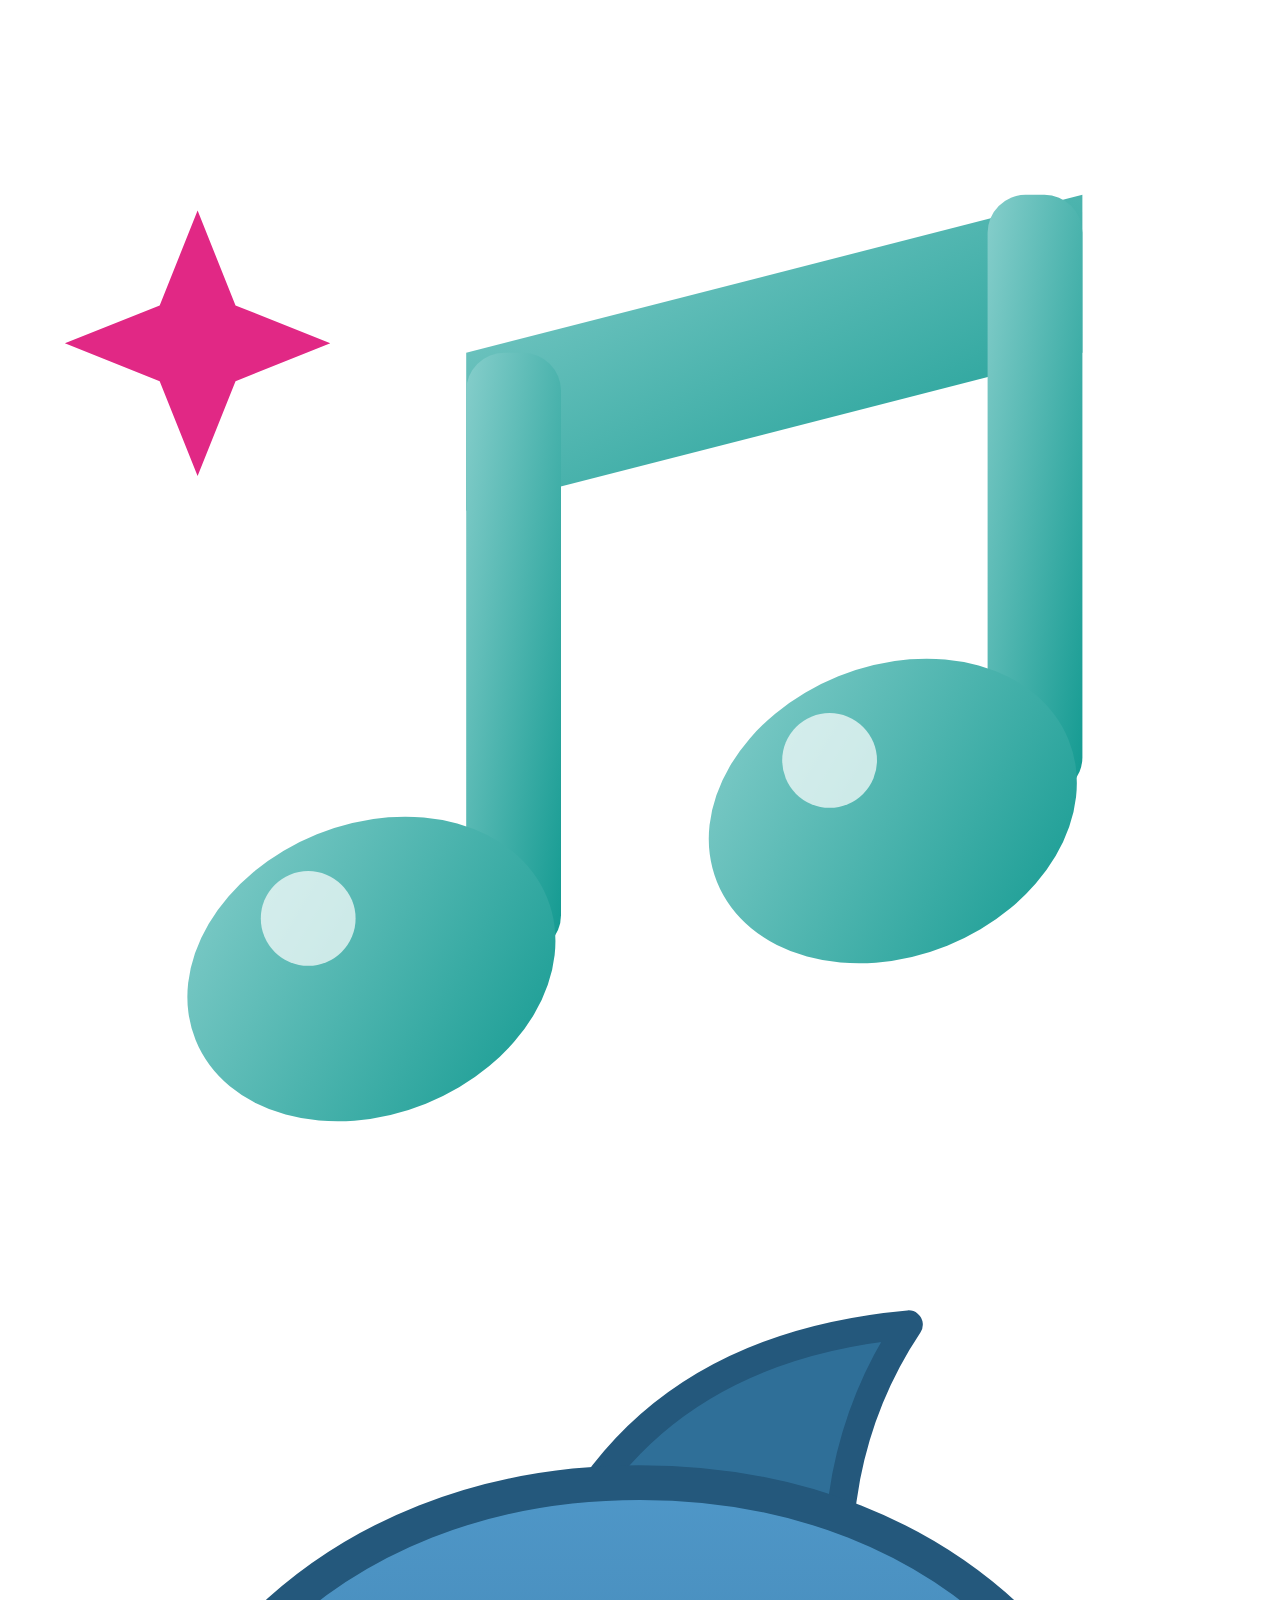
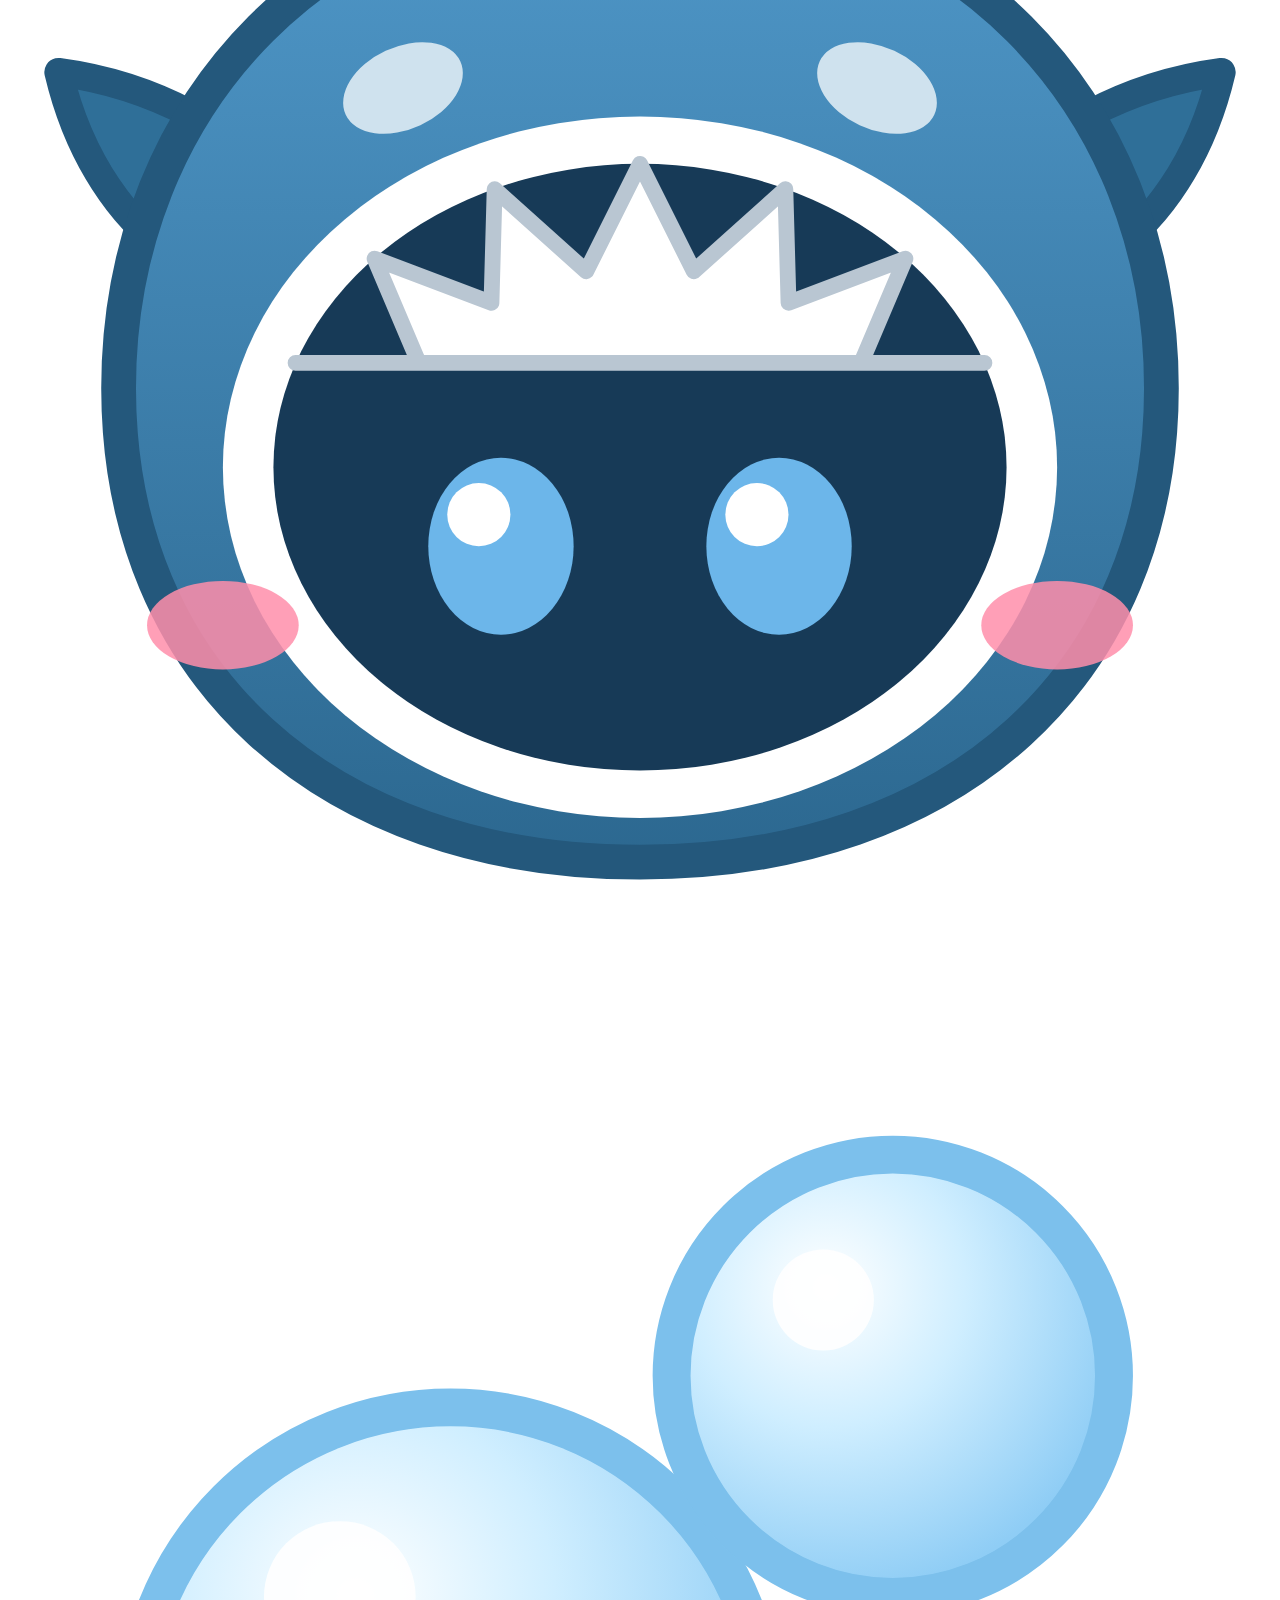
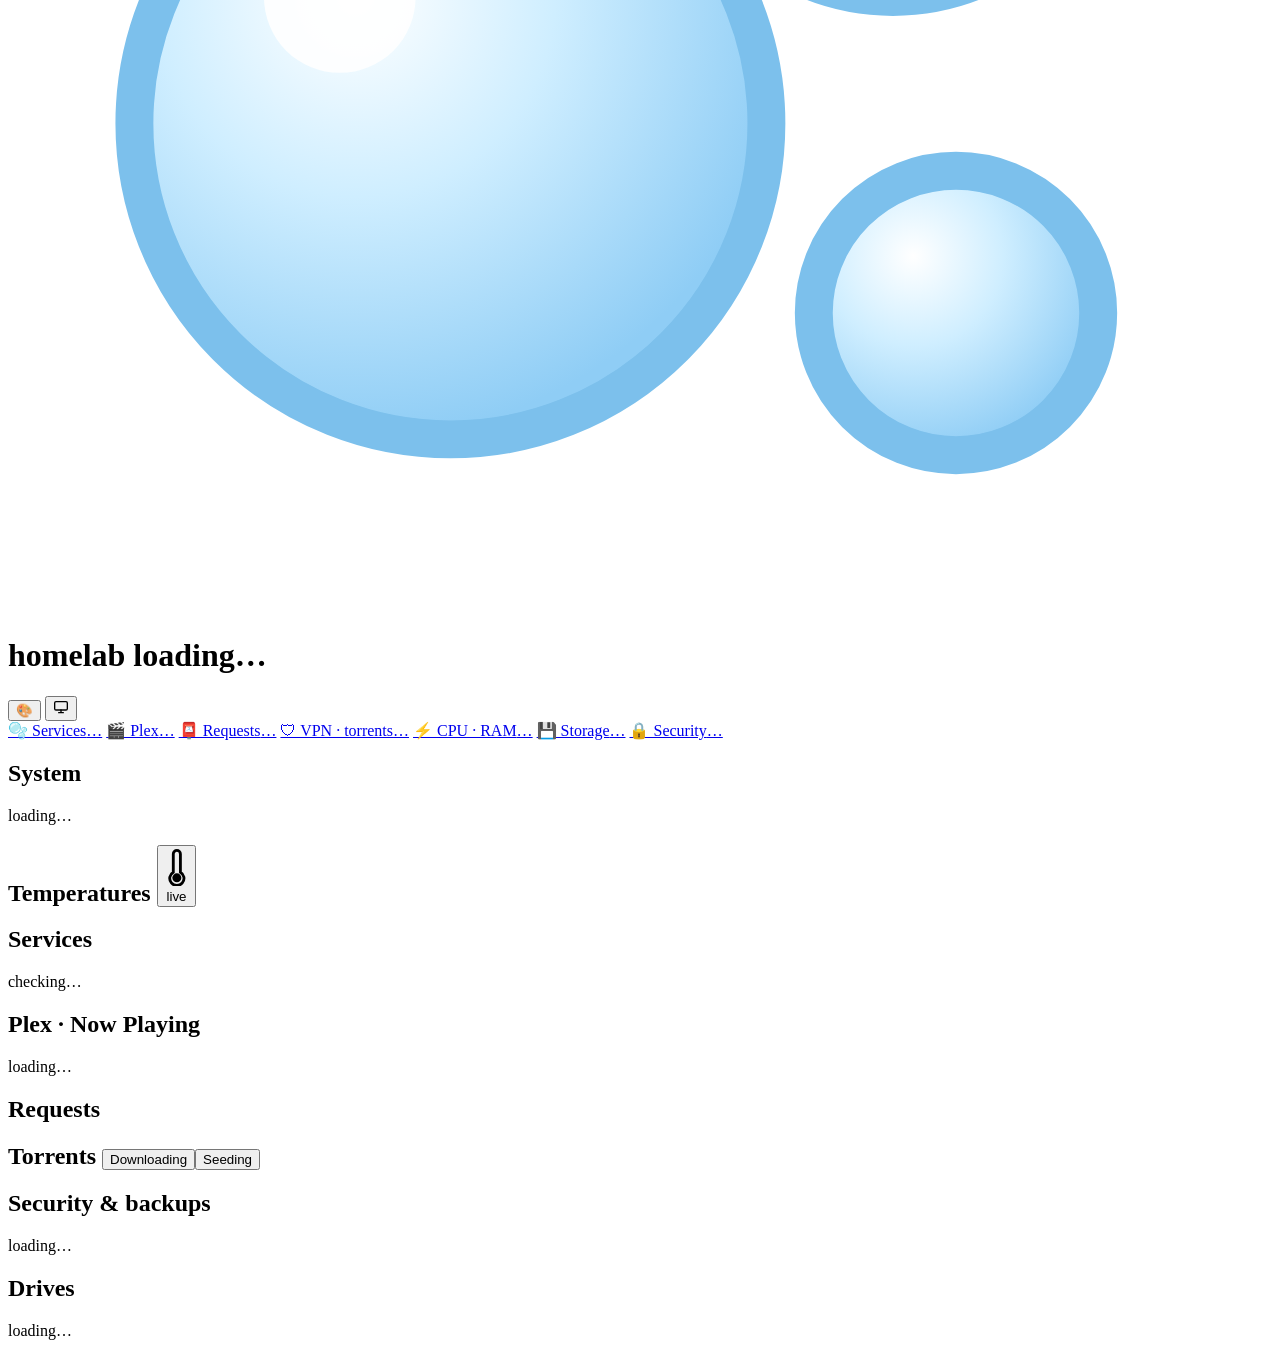
==== app/index.html @ 8b57d3eb "Settings: hide the panels you don't use; a settings reference Why: every panel was always on. Someon" ====
<!doctype html>
<html lang="en">
<head>
<meta charset="utf-8">
<meta name="viewport" content="width=device-width, initial-scale=1">
<title>homelab dash</title>
<link rel="stylesheet" href="/fonts.css">
<link rel="icon" type="image/svg+xml" href="/static/favicon.svg">
<link rel="stylesheet" href="/style.css">
<link rel="stylesheet" href="/themes.css">
<script src="/js/theme-boot.js"></script>
</head>
<body>
<header>
  <h1 id="title" title="click me"><svg class="cutie logo-miku" viewBox="0 0 40 40" aria-hidden="true">
    <defs><linearGradient id="mk" x1="0" y1="0" x2="1" y2="1"><stop offset="0" stop-color="#86cecb"/><stop offset="1" stop-color="#139a91"/></linearGradient></defs>
    <path d="M14.5 10.5 34 5.5v5L14.5 15.5z" fill="url(#mk)"/><rect x="14.5" y="10.5" width="3" height="19" rx="1.2" fill="url(#mk)"/><rect x="31" y="5.5" width="3" height="19" rx="1.2" fill="url(#mk)"/>
    <ellipse cx="11.5" cy="30" rx="6" ry="4.6" transform="rotate(-22 11.5 30)" fill="url(#mk)"/><ellipse cx="28" cy="25" rx="6" ry="4.6" transform="rotate(-22 28 25)" fill="url(#mk)"/>
    <path d="M6 6l1.2 3 3 1.2-3 1.2L6 14.4l-1.2-3-3-1.2 3-1.2z" fill="#e12885"/><circle cx="9.5" cy="28.4" r="1.5" fill="#fff" opacity=".7"/><circle cx="26" cy="23.4" r="1.5" fill="#fff" opacity=".7"/></svg><svg class="cutie logo-gura" viewBox="0 0 40 40" aria-hidden="true"><defs><linearGradient id="gh" x1="0" y1="0" x2="0" y2="1"><stop offset="0" stop-color="#4f97c8"/><stop offset="1" stop-color="#2c6890"/></linearGradient></defs><path d="M17 9C19 4 23 1.5 28.5 1c-2 3-2.6 6.5-2 10z" fill="#2f6f98" stroke="#24587c" stroke-width=".9" stroke-linejoin="round"/><path d="M7.5 19C4.5 18 2.4 15.4 1.6 12c3 .4 5.6 1.8 7.6 4zM32.5 19c3-1 5.1-3.6 5.9-7-3 .4-5.6 1.8-7.6 4z" fill="#2f6f98" stroke="#24587c" stroke-width=".9" stroke-linejoin="round"/><path d="M20 6c10 0 16.5 7 16.5 16S30 37 20 37 3.5 31 3.5 22 10 6 20 6z" fill="url(#gh)" stroke="#24587c" stroke-width="1.1"/><ellipse cx="12.5" cy="12.5" rx="2" ry="1.3" fill="#cfe2ee" transform="rotate(-25 12.5 12.5)"/><ellipse cx="27.5" cy="12.5" rx="2" ry="1.3" fill="#cfe2ee" transform="rotate(25 27.5 12.5)"/><ellipse cx="20" cy="24.5" rx="13.2" ry="11.1" fill="#fff"/><ellipse cx="20" cy="24.5" rx="11.6" ry="9.6" fill="#173a57"/><ellipse cx="15.6" cy="27" rx="2.3" ry="2.8" fill="#6cb6ea"/><ellipse cx="24.4" cy="27" rx="2.3" ry="2.8" fill="#6cb6ea"/><circle cx="14.9" cy="26" r="1" fill="#fff"/><circle cx="23.7" cy="26" r="1" fill="#fff"/><path d="M9.1 21.2 L13.0 21.2 L11.6 17.9 L15.3 19.3 L15.4 15.7 L18.3 18.3 L20.0 14.9 L21.7 18.3 L24.6 15.7 L24.7 19.3 L28.4 17.9 L27.0 21.2 L30.9 21.2Z" fill="#fff" stroke="#b9c6d2" stroke-width=".5" stroke-linejoin="round"/><ellipse cx="6.8" cy="29.5" rx="2.4" ry="1.4" fill="#ff8fab" opacity=".85"/><ellipse cx="33.2" cy="29.5" rx="2.4" ry="1.4" fill="#ff8fab" opacity=".85"/></svg><svg class="cutie logo-bubbles" viewBox="0 0 40 40" aria-hidden="true">
    <defs><radialGradient id="bub" cx="35%" cy="30%" r="70%"><stop offset="0" stop-color="#fff"/><stop offset=".45" stop-color="#cfeeff"/><stop offset="1" stop-color="#8fcdf5"/></radialGradient></defs>
    <circle cx="14" cy="24" r="10" fill="url(#bub)" stroke="#7cc0ec" stroke-width="1.2"/><circle cx="28" cy="13" r="7" fill="url(#bub)" stroke="#7cc0ec" stroke-width="1.2"/>
    <circle cx="30" cy="30" r="4.5" fill="url(#bub)" stroke="#7cc0ec" stroke-width="1.2"/><circle cx="10.5" cy="20" r="2.4" fill="#fff" opacity=".9"/><circle cx="25.8" cy="10.6" r="1.6" fill="#fff" opacity=".9"/></svg>
    <span id="site-title">homelab</span> <span class="tag" id="quote">loading…</span></h1>
  <span class="pill mute" id="p-time" style="margin-left:auto"><span class="eq" aria-hidden="true"><i></i><i></i><i></i><i></i><i></i></span><span id="p-clock"></span></span>
  <a class="pill" id="demo-pill" href="https://github.com/" target="_blank" rel="noopener" hidden style="text-decoration:none;color:inherit">demo · fake data</a>
  <button class="pill" id="theme-btn" title="Theme (T)" aria-label="Switch theme">🎨</button>
  <button class="pill" id="wall-btn" title="Wall mode for a TV or spare screen (W)" aria-pressed="false"><svg viewBox="0 0 24 24" width="16" height="16" fill="none" stroke="currentColor" stroke-width="2" stroke-linecap="round" aria-hidden="true"><rect x="2.5" y="4" width="19" height="12.5" rx="2"/><path d="M8.5 20.5h7M12 16.5v4"/></svg></button>
  <a class="pill gear" id="gear" href="/settings" title="Settings" hidden>⚙</a>
</header>
<div id="bubbles" aria-hidden="true"></div>
<div class="layout">
<nav class="kpis" aria-label="summary">
  <a class="kpi" id="k-svc" href="#s-svc"><span class="kl">🫧 Services</span><span class="kv2">…</span><span class="ks"></span></a>
  <a class="kpi" id="k-plex" href="#s-plex" data-feature="plex"><span class="kl">🎬 Plex</span><span class="kv2">…</span><span class="ks"></span></a>
  <a class="kpi" id="k-req" href="#s-req" data-feature="seerr"><span class="kl">📮 Requests</span><span class="kv2">…</span><span class="ks"></span></a>
  <a class="kpi" id="k-net" href="#s-tor" data-feature="qbit"><span class="kl">🛡 VPN · torrents</span><span class="kv2">…</span><span class="ks"></span></a>
  <a class="kpi" id="k-sys" href="#left"><span class="kl">⚡ CPU · RAM</span><span class="kv2">…</span><span class="ks"></span></a>
  <a class="kpi" id="k-disk" href="#s-drv"><span class="kl">💾 Storage</span><span class="kv2">…</span><span class="ks"></span></a>
  <a class="kpi" id="k-sec" href="#s-sec"><span class="kl">🔒 Security</span><span class="kv2">…</span><span class="ks"></span></a>
</nav>
<aside id="left">
  <section id="s-sys"><h2>System <span class="h2r"><small id="sys-up"></small><button class="mini" id="usage-btn" hidden title="What's using the CPU and memory">⚡ breakdown</button></span></h2><div id="sys"><div class="empty">loading…</div></div></section>
  <section id="s-tmp"><h2>Temperatures <span class="h2r"><small id="tmp-n"></small><button class="mini" id="live-btn" title="Live view: temps, power, clocks, disks and every CPU thread, updated every second"><svg class="therm" viewBox="0 0 10 16" aria-hidden="true"><path d="M3.5 10.2V2.5a1.5 1.5 0 0 1 3 0v7.7a3 3 0 1 1-3 0z" fill="none" stroke="currentColor" stroke-width="1.2"/><circle cx="5" cy="12.6" r="1.9" fill="var(--down)"/></svg> live</button></span></h2><div class="temps" id="tmp"></div></section>
  <section id="s-gpu" hidden><h2>GPU <small id="gpu-n"></small></h2><div id="gpu"></div></section>
  <div class="mascot" id="mascot" hidden><div class="say" id="say"></div>
    <img src="data:," alt="mascot" id="mascot-img" title="click me!"><small id="mascot-credit"></small></div>
</aside>
<main>
  <div class="banner" id="banner" hidden></div>
  <section class="wide" id="s-svc"><h2>Services <small id="svc-n"></small></h2><div class="groups" id="svc"><div class="empty">checking…</div></div></section>
  <div class="duo">
    <section id="s-plex" data-feature="plex"><h2>Plex · Now Playing <span class="h2r"><small id="plex-n"></small><button class="mini" id="plex-more" hidden title="Give Now Playing the whole row (click the Plex tile works too)"></button></span></h2><div class="streams" id="plex"><div class="empty">loading…</div></div></section>
    <section id="s-req" data-feature="seerr"><h2>Requests <small id="req-n"></small></h2><div id="req"></div></section>
  </div>
  <section class="wide" id="s-tor" data-feature="qbit"><h2><span>Torrents <small class="mute" id="tor-n" style="font-weight:400"></small></span>
      <span class="tabs"><button class="on" id="t-dl">Downloading</button><button id="t-seed">Seeding</button></span></h2>
    <div id="dl" class="scroll"></div><div id="seed" class="scroll" hidden></div></section>
</main>
<aside id="right">
  <section id="s-sec"><h2>Security &amp; backups <small id="sec-n"></small></h2><div class="sec" id="sec"><div class="empty">loading…</div></div></section>
  <section id="s-drv"><h2>Drives <small id="drv-n"></small></h2><div id="drv"><div class="empty">loading…</div></div></section>
</aside>
</div>

<div class="usage-ov" id="usage-ov" hidden role="dialog" aria-modal="true" aria-labelledby="usage-title">
  <div class="usage-box">
    <div class="usage-head">
      <h2 id="usage-title">What's using the <span id="u-what">CPU</span></h2>
      <span class="mute" id="u-sum"></span>
      <span class="tabs" style="margin-left:auto"><button class="on" data-um="cpu">CPU</button><button data-um="mem">Memory</button></span>
      <button class="mini" id="usage-close" aria-label="Close">✕</button>
    </div>
    <div class="usage-body">
      <div class="usage-map" id="u-map"></div>
      <aside class="usage-side">
        <div id="u-detail" class="u-detail"><div class="mute">Click a tile for details.</div></div>
        <div id="u-list" class="u-list"></div>
      </aside>
    </div>
    <div class="u-legend"><span><i class="k-container"></i>container</span><span><i class="k-process"></i>program on the host</span><span><i class="k-kernel"></i>kernel</span><span class="mute">live · updates every few seconds · Esc to close</span></div>
  </div>
</div>
<div class="usage-ov" id="live-ov" hidden role="dialog" aria-modal="true" aria-labelledby="live-title">
  <div class="usage-box">
    <div class="usage-head">
      <h2 id="live-title">Live</h2>
      <span class="mute" id="lv-sub"></span>
      <span class="lv-live" id="lv-live" aria-live="polite"></span>
      <button class="mini" id="live-close" aria-label="Close">✕</button>
    </div>
    <div class="live-body">
      <div class="lv-top" id="lv-top"></div>
      <div class="lv-row">
        <section class="lv-card" id="lv-gpu"></section>
        <section class="lv-card"><h3>Disk I/O <small class="mute">all drives</small></h3><div id="lv-io"></div></section>
        <section class="lv-card"><h3>Other sensors <small class="mute">temperatures</small></h3><div id="lv-sensors"></div></section>
      </div>
      <section class="lv-card"><h3>CPU cores <small class="mute" id="lv-grid-n"></small></h3><div class="lv-grid" id="lv-grid"></div></section>
    </div>
    <div class="u-legend"><span class="mute">updates every second while open · trends show the last minute, peaks since the window opened · Esc to close</span></div>
  </div>
</div>
<div class="usage-ov" id="sec-ov" hidden role="dialog" aria-modal="true" aria-labelledby="sd-title">
  <div class="usage-box">
    <div class="usage-head">
      <h2 id="sd-title">Security &amp; backups</h2>
      <span id="sd-status"></span>
      <span class="lv-live" id="sd-when"></span>
      <button class="mini" id="sd-refresh" title="Load the latest check (the collector checks every minute)">↻ refresh</button>
      <button class="mini" id="sec-close" aria-label="Close">✕</button>
    </div>
    <div class="tabs sd-tabs" id="sd-tabs" role="tablist"></div>
    <div class="sd-body" id="sd-body"></div>
    <div class="u-legend"><span class="mute">checks run every minute, backup sizes once a night · Esc to close</span></div>
  </div>
</div>
<script src="/js/core.js"></script>
<script src="/js/services.js"></script>
<script src="/js/torrents.js"></script>
<script src="/js/requests.js"></script>
<script src="/js/system.js"></script>
<script src="/js/plex.js"></script>
<script src="/js/security.js"></script>
<script src="/js/mascot.js"></script>
<script src="/js/wall.js"></script>
<script src="/js/usage.js"></script>
<script src="/js/live.js"></script>
<script src="/js/security-detail.js"></script>
<script src="/js/start.js"></script>
</body>
</html>
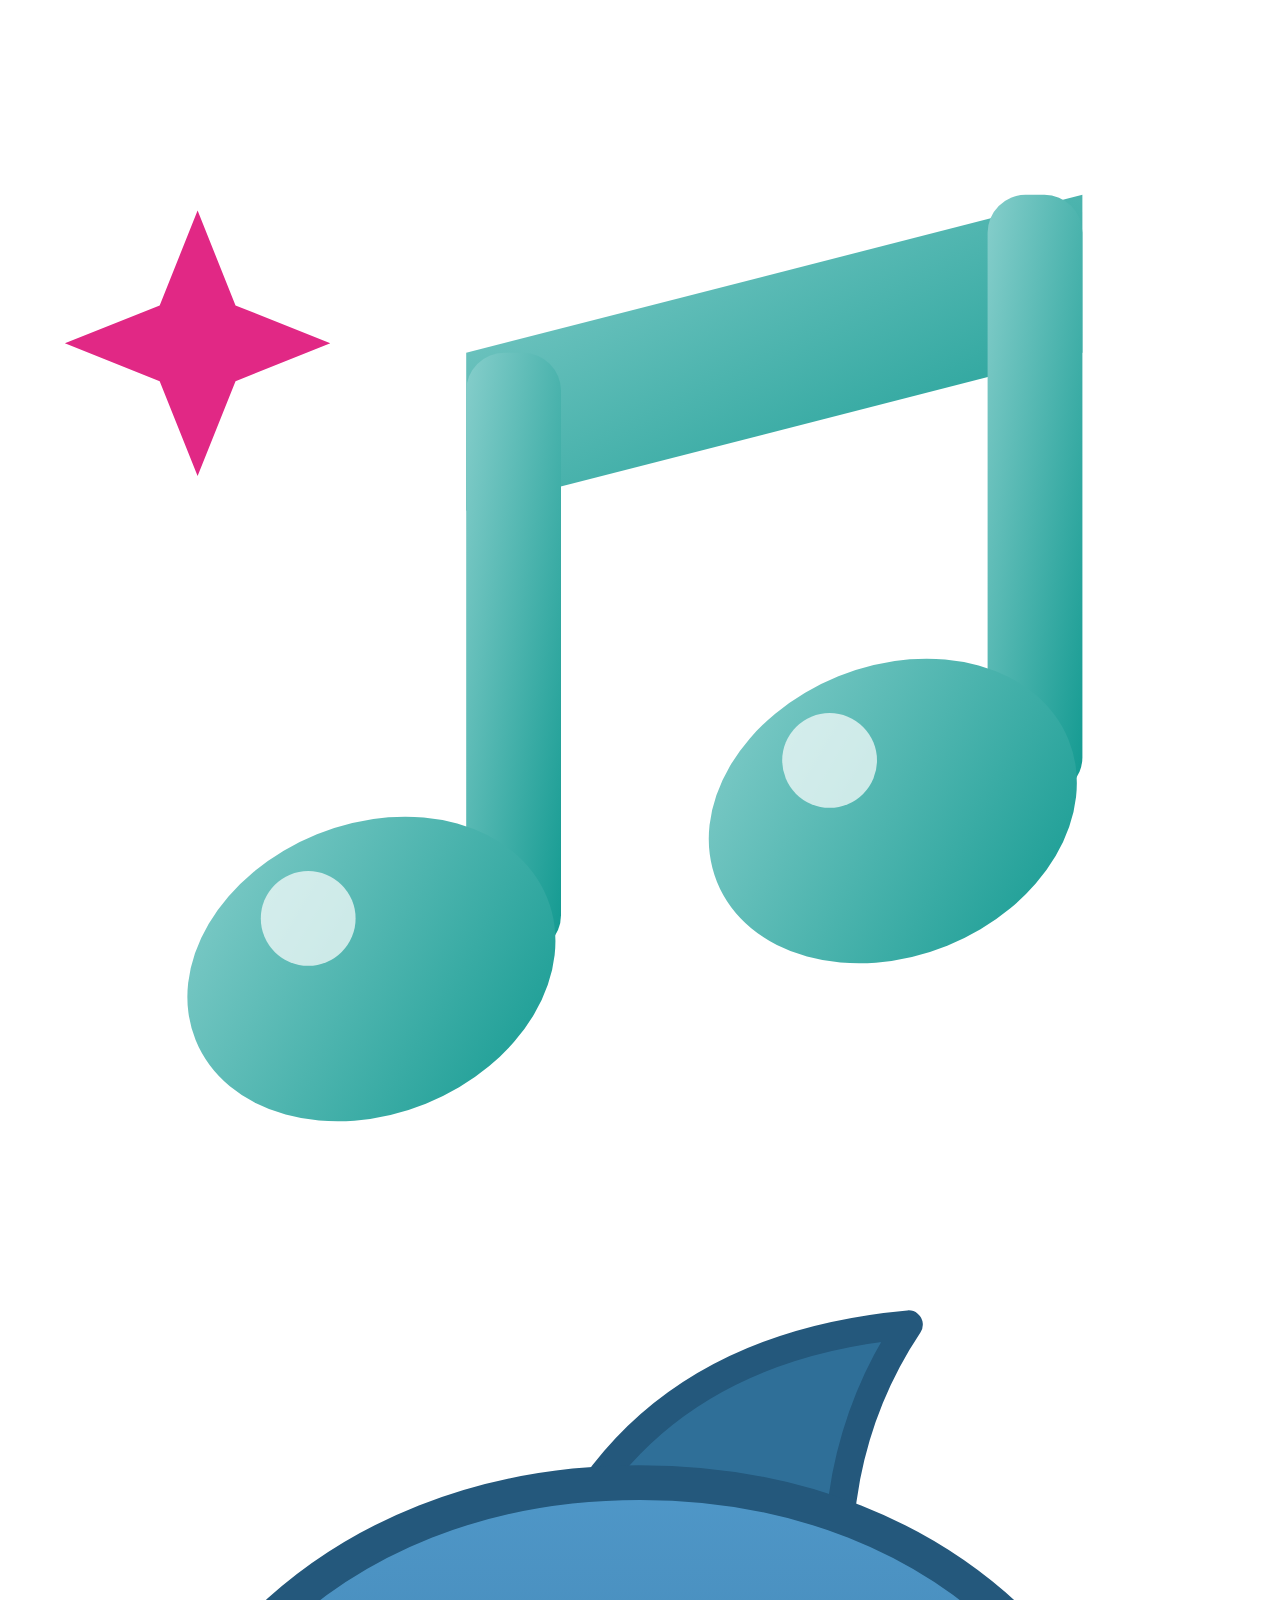
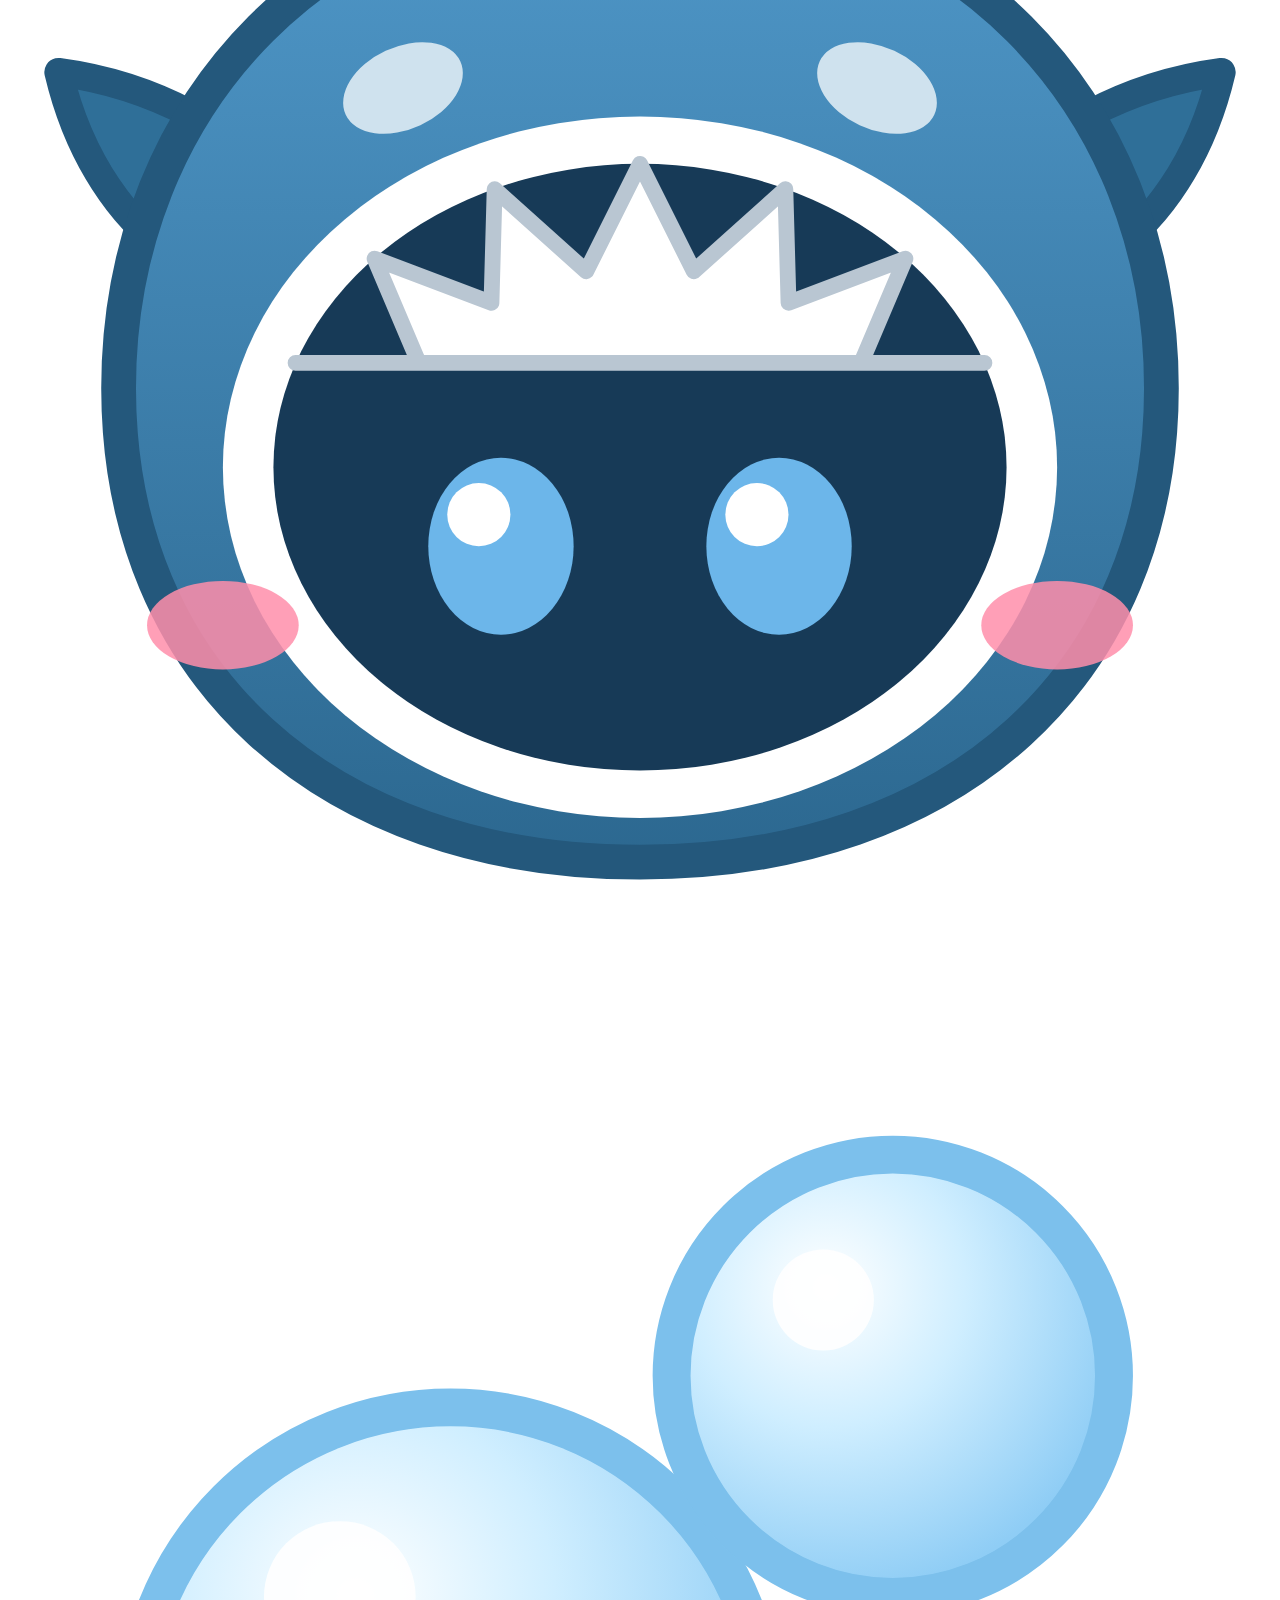
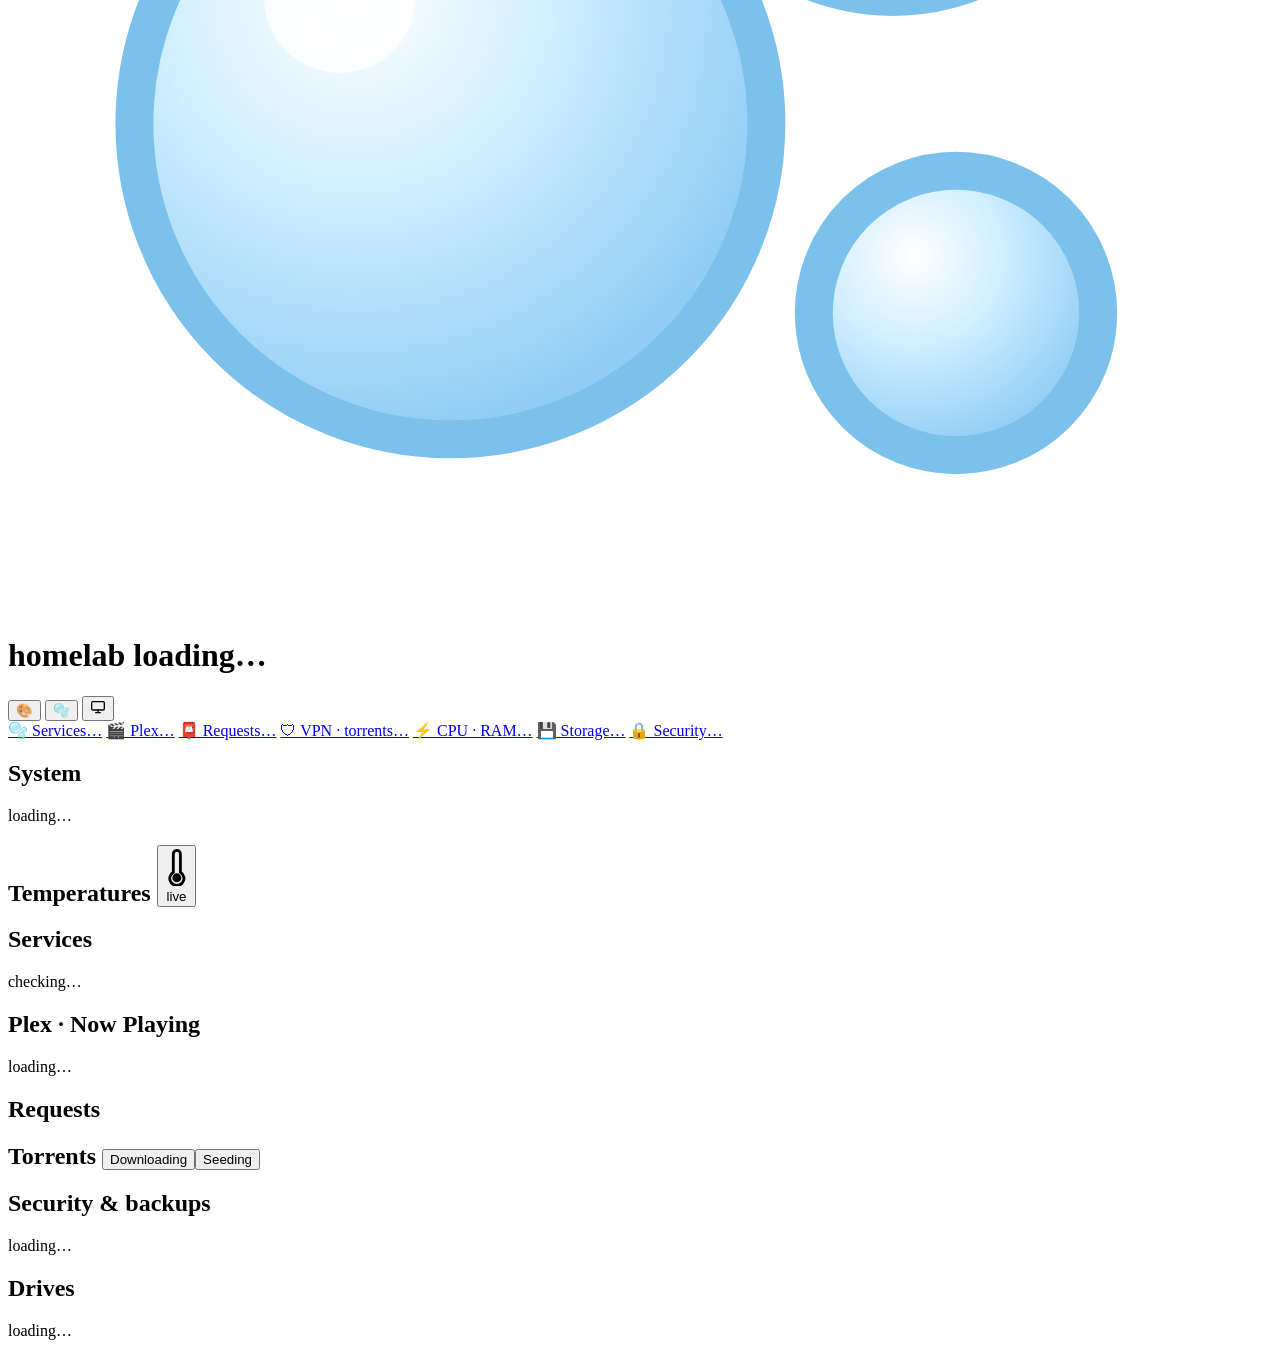
==== commit 6a06cd12: "Background motion toggle: follow the device, always on, or off (🫧 or M) Why: the bubbles and the oth" ====
--- a/app/index.html
+++ b/app/index.html
@@ -24,6 +24,7 @@
   <span class="pill mute" id="p-time" style="margin-left:auto"><span class="eq" aria-hidden="true"><i></i><i></i><i></i><i></i><i></i></span><span id="p-clock"></span></span>
   <a class="pill" id="demo-pill" href="https://github.com/" target="_blank" rel="noopener" hidden style="text-decoration:none;color:inherit">demo · fake data</a>
   <button class="pill" id="theme-btn" title="Theme (T)" aria-label="Switch theme">🎨</button>
+  <button class="pill" id="motion-btn" title="Background motion (M)" aria-label="Background motion">🫧</button>
   <button class="pill" id="wall-btn" title="Wall mode for a TV or spare screen (W)" aria-pressed="false"><svg viewBox="0 0 24 24" width="16" height="16" fill="none" stroke="currentColor" stroke-width="2" stroke-linecap="round" aria-hidden="true"><rect x="2.5" y="4" width="19" height="12.5" rx="2"/><path d="M8.5 20.5h7M12 16.5v4"/></svg></button>
   <a class="pill gear" id="gear" href="/settings" title="Settings" hidden>⚙</a>
 </header>
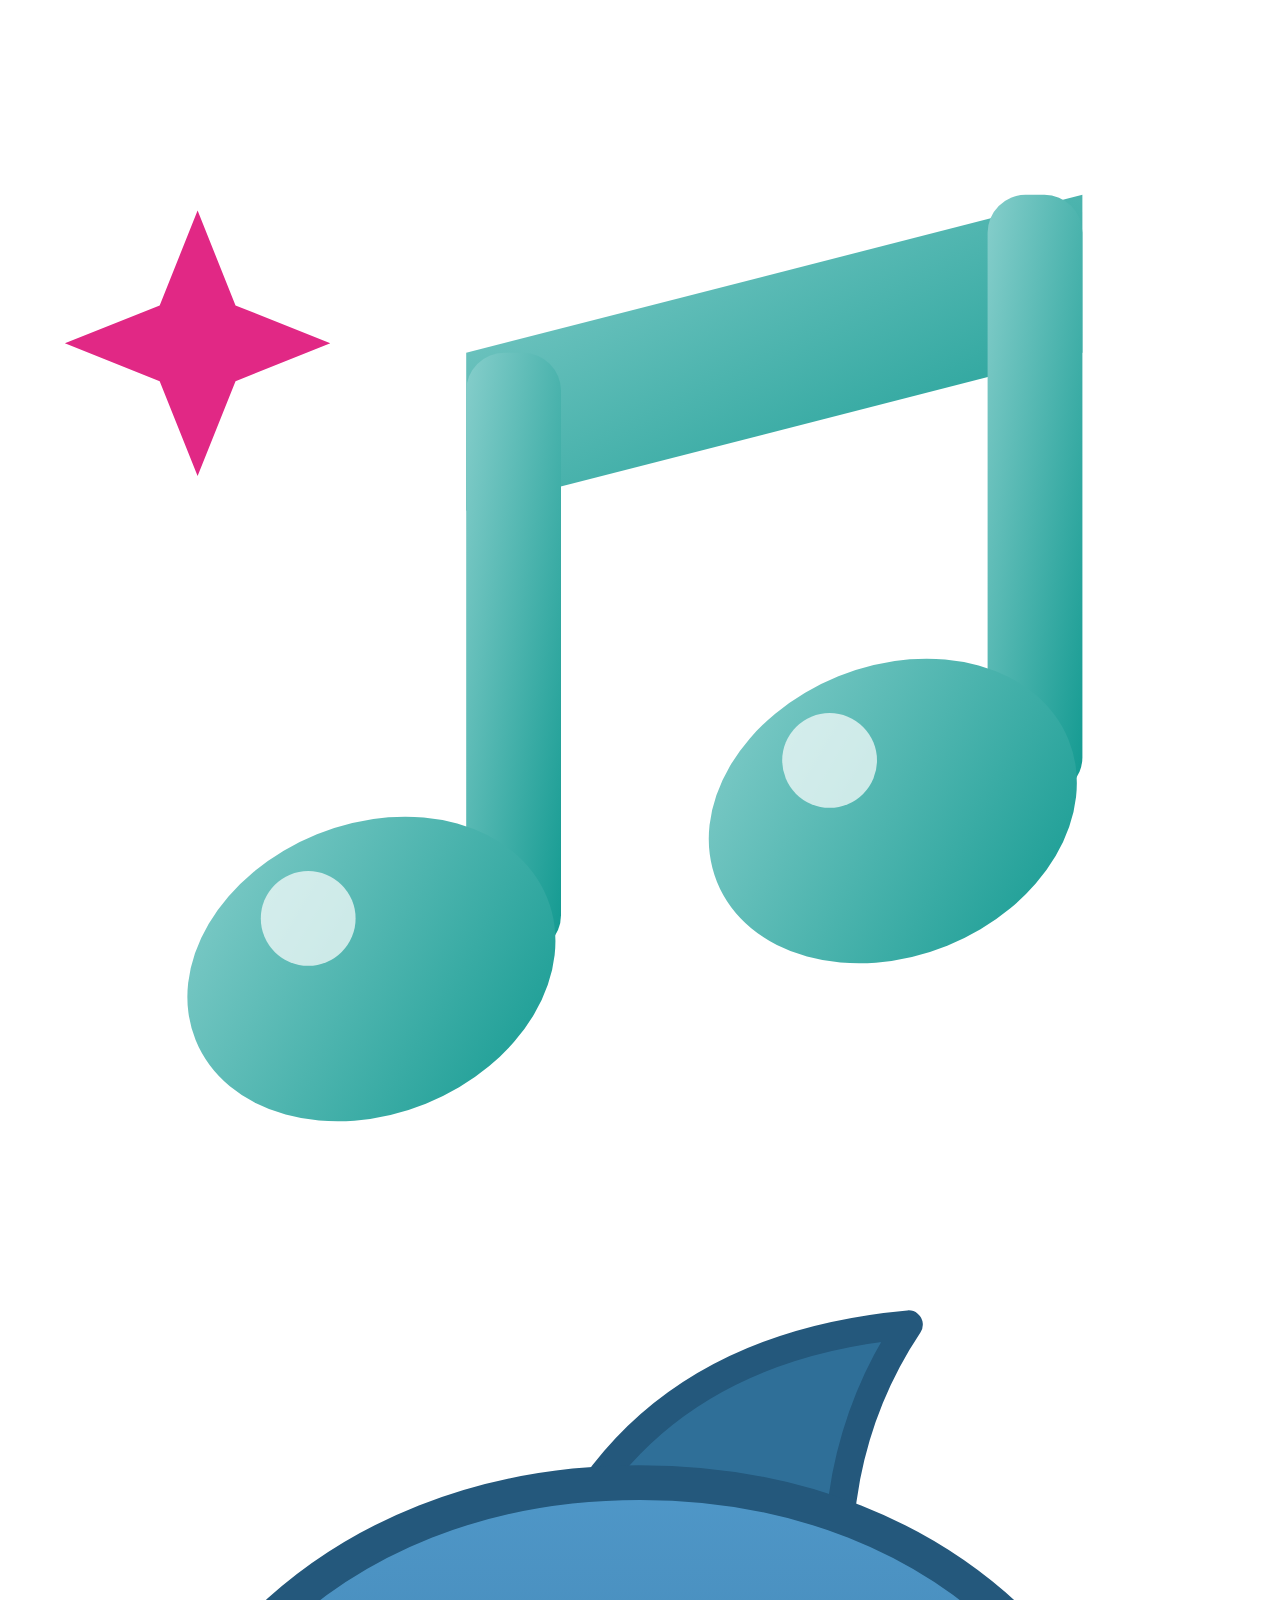
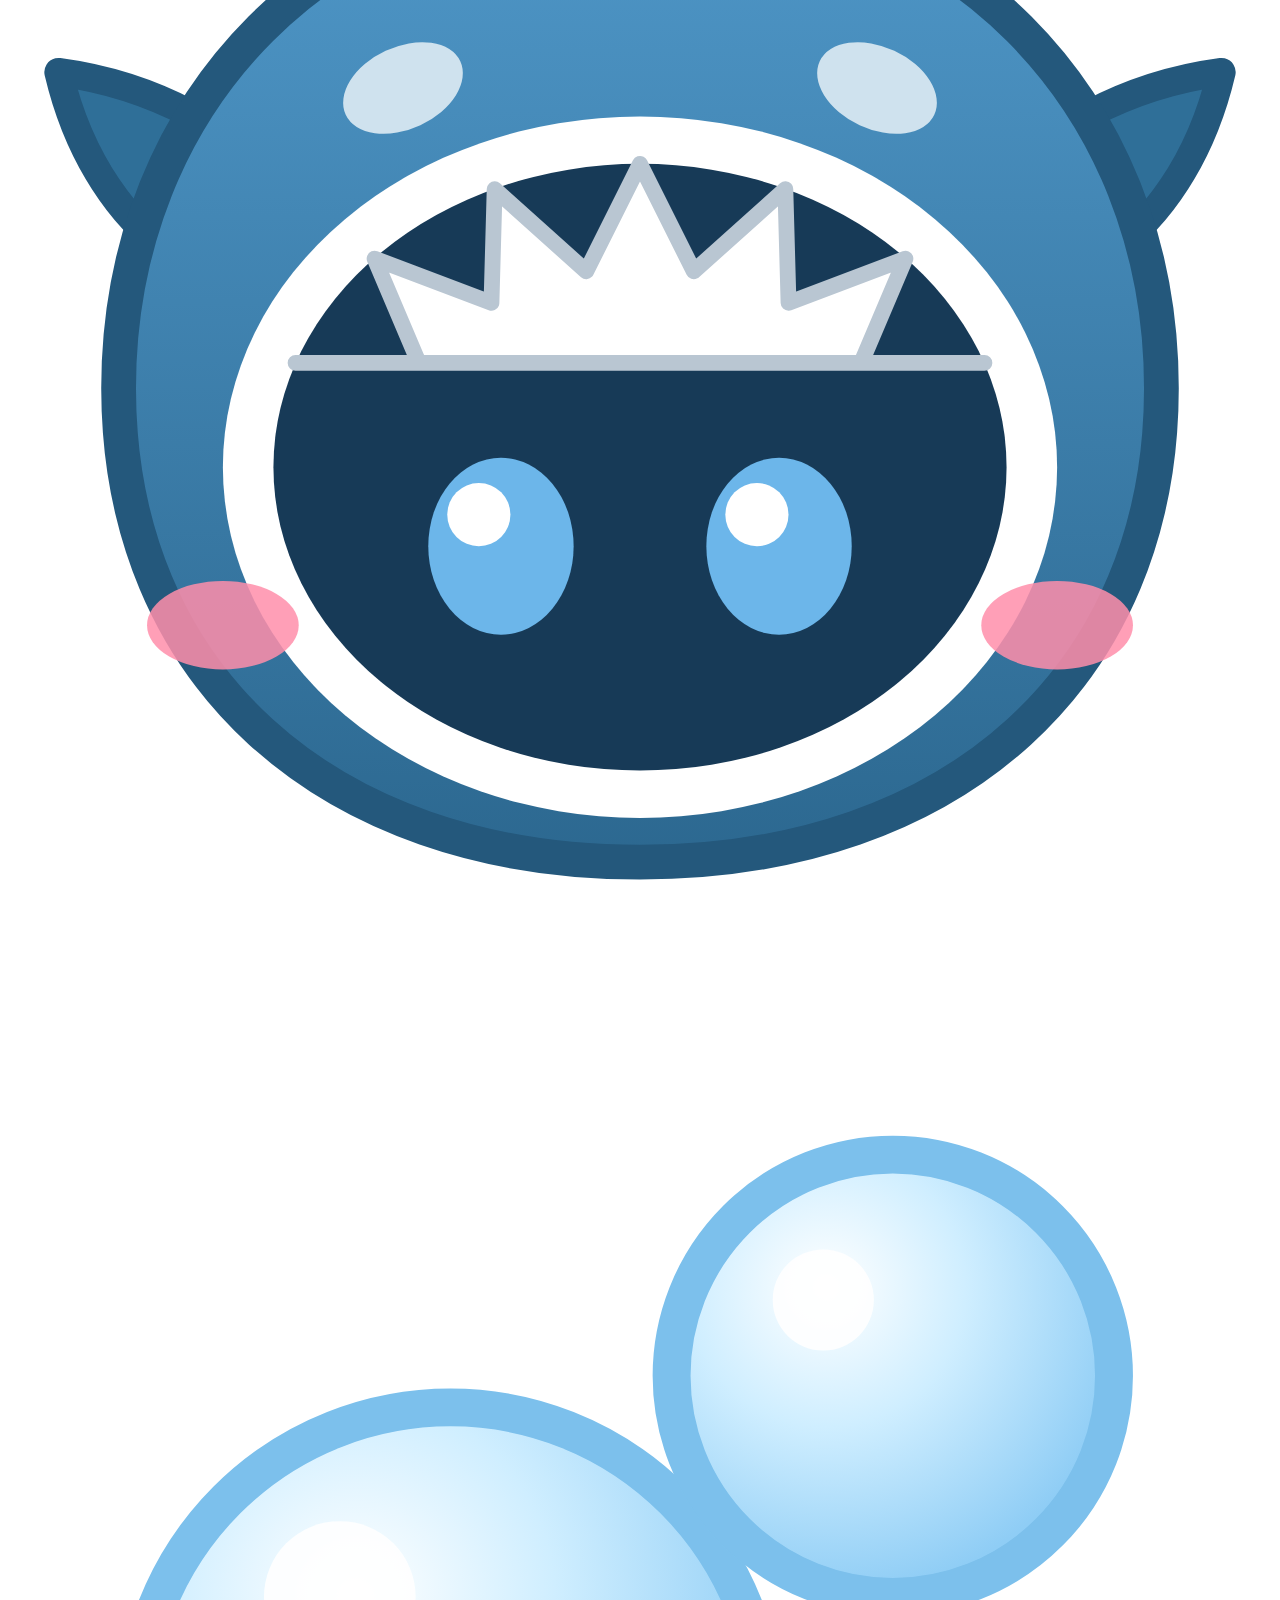
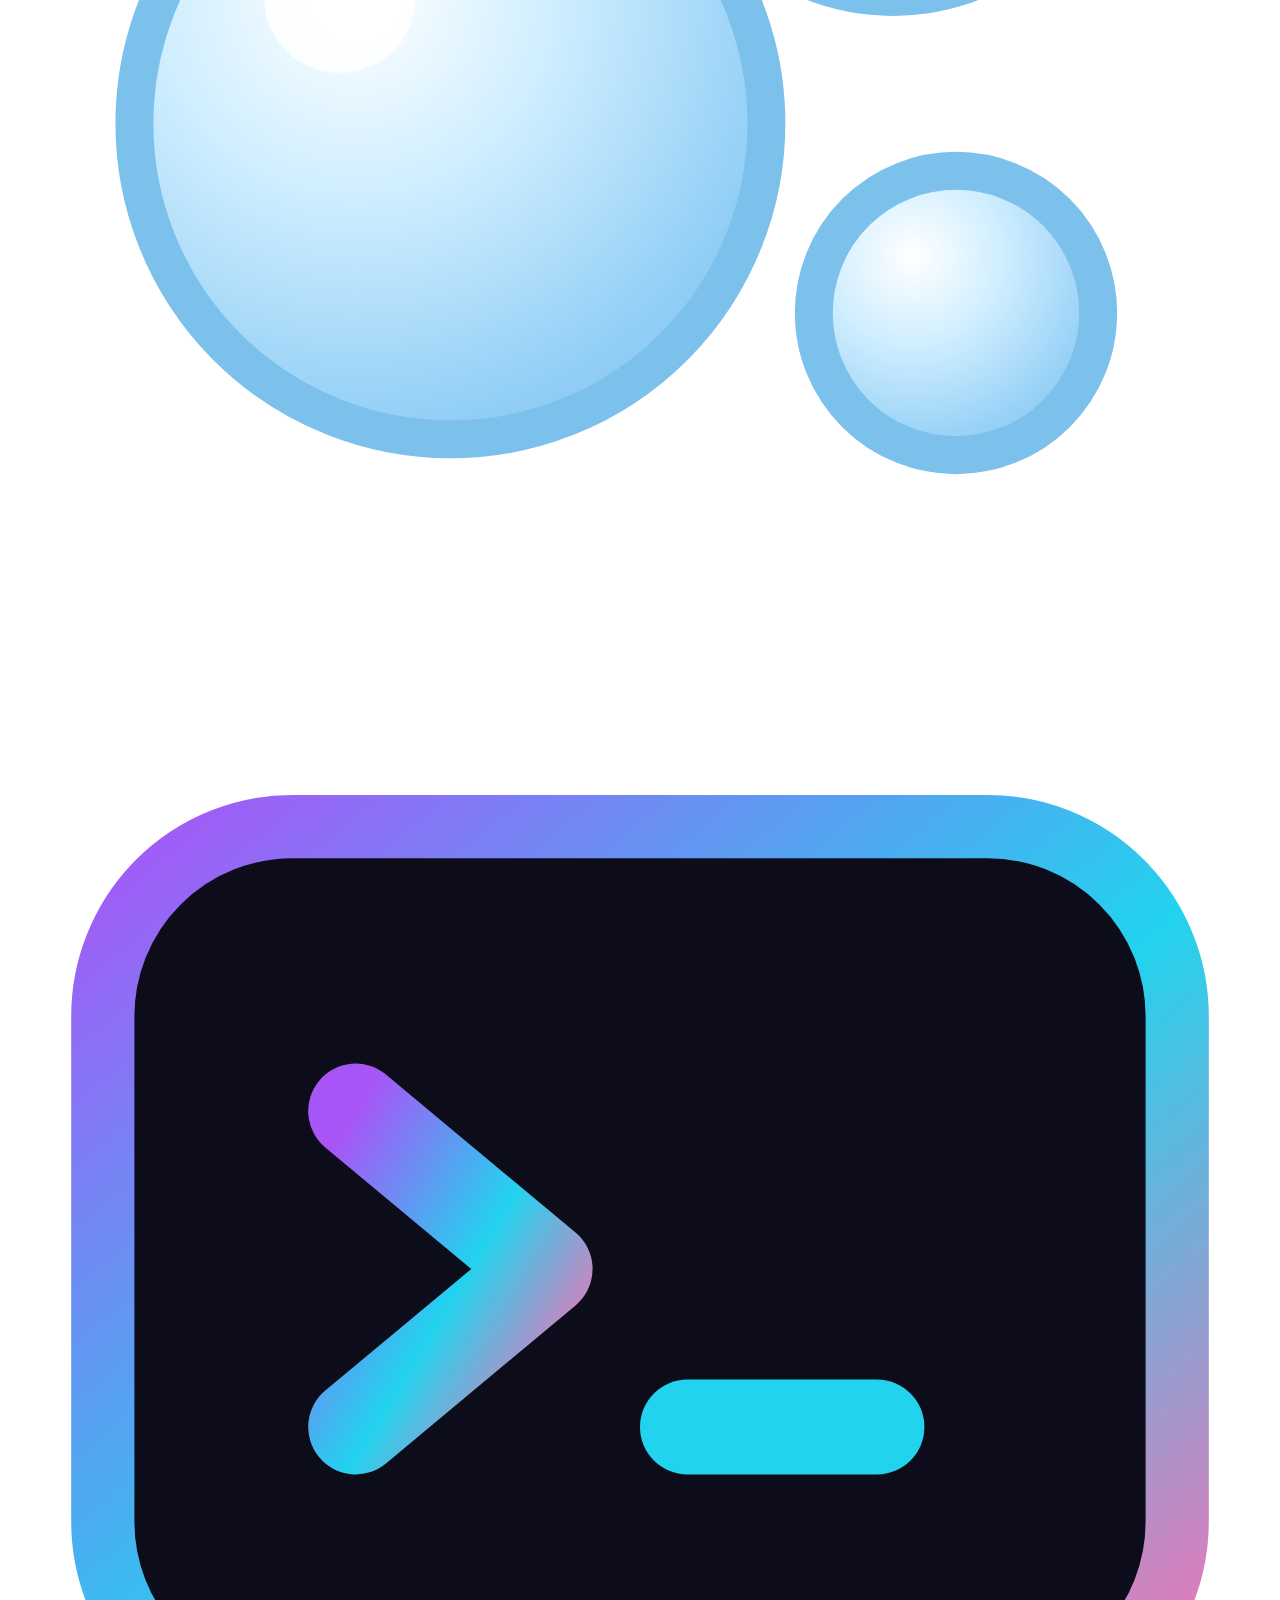
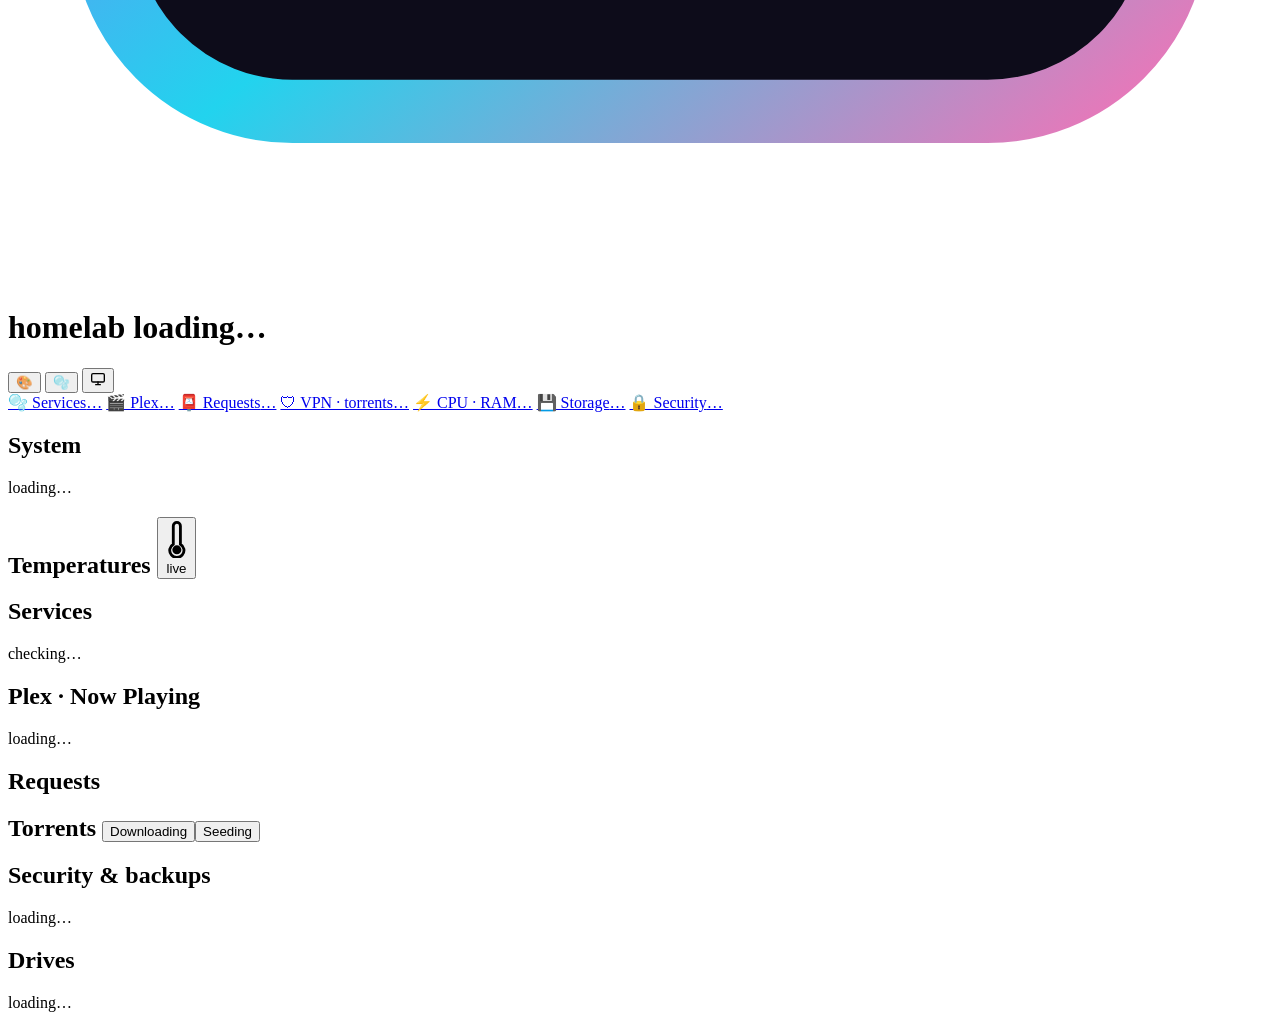
==== commit 2d1eccac: "Themes: Neon, a dark terminal look Why: a fourth built-in theme: near-black with purple, cyan and pi" ====
--- a/app/index.html
+++ b/app/index.html
@@ -3,7 +3,7 @@
 <head>
 <meta charset="utf-8">
 <meta name="viewport" content="width=device-width, initial-scale=1">
-<title>homelab dash</title>
+<title>Fishbowl</title>
 <link rel="stylesheet" href="/fonts.css">
 <link rel="icon" type="image/svg+xml" href="/static/favicon.svg">
 <link rel="stylesheet" href="/style.css">
@@ -20,6 +20,8 @@
     <defs><radialGradient id="bub" cx="35%" cy="30%" r="70%"><stop offset="0" stop-color="#fff"/><stop offset=".45" stop-color="#cfeeff"/><stop offset="1" stop-color="#8fcdf5"/></radialGradient></defs>
     <circle cx="14" cy="24" r="10" fill="url(#bub)" stroke="#7cc0ec" stroke-width="1.2"/><circle cx="28" cy="13" r="7" fill="url(#bub)" stroke="#7cc0ec" stroke-width="1.2"/>
     <circle cx="30" cy="30" r="4.5" fill="url(#bub)" stroke="#7cc0ec" stroke-width="1.2"/><circle cx="10.5" cy="20" r="2.4" fill="#fff" opacity=".9"/><circle cx="25.8" cy="10.6" r="1.6" fill="#fff" opacity=".9"/></svg>
+    <svg class="cutie logo-neon" viewBox="0 0 40 40" aria-hidden="true"><defs><linearGradient id="neo" x1="0" y1="0" x2="1" y2="1"><stop offset="0" stop-color="#a855f7"/><stop offset=".55" stop-color="#22d3ee"/><stop offset="1" stop-color="#f472b6"/></linearGradient></defs>
+    <rect x="3" y="6" width="34" height="28" rx="6" fill="#0d0c1a" stroke="url(#neo)" stroke-width="2"/><path d="M11 15l6 5-6 5" fill="none" stroke="url(#neo)" stroke-width="3" stroke-linecap="round" stroke-linejoin="round"/><rect x="20" y="23.5" width="9" height="3" rx="1.5" fill="#22d3ee"/></svg>
     <span id="site-title">homelab</span> <span class="tag" id="quote">loading…</span></h1>
   <span class="pill mute" id="p-time" style="margin-left:auto"><span class="eq" aria-hidden="true"><i></i><i></i><i></i><i></i><i></i></span><span id="p-clock"></span></span>
   <a class="pill" id="demo-pill" href="https://github.com/" target="_blank" rel="noopener" hidden style="text-decoration:none;color:inherit">demo · fake data</a>
@@ -27,6 +29,7 @@
   <button class="pill" id="motion-btn" title="Background motion (M)" aria-label="Background motion">🫧</button>
   <button class="pill" id="wall-btn" title="Wall mode for a TV or spare screen (W)" aria-pressed="false"><svg viewBox="0 0 24 24" width="16" height="16" fill="none" stroke="currentColor" stroke-width="2" stroke-linecap="round" aria-hidden="true"><rect x="2.5" y="4" width="19" height="12.5" rx="2"/><path d="M8.5 20.5h7M12 16.5v4"/></svg></button>
   <a class="pill gear" id="gear" href="/settings" title="Settings" hidden>⚙</a>
+  <button class="pill" id="signout" title="Sign out" aria-label="Sign out" hidden><svg viewBox="0 0 24 24" width="16" height="16" fill="none" stroke="currentColor" stroke-width="2" stroke-linecap="round" stroke-linejoin="round" aria-hidden="true"><path d="M9 20.5H5.5a2 2 0 0 1-2-2v-13a2 2 0 0 1 2-2H9"/><path d="M15.5 16.5 20 12l-4.5-4.5M20 12H9"/></svg></button>
 </header>
 <div id="bubbles" aria-hidden="true"></div>
 <div class="layout">
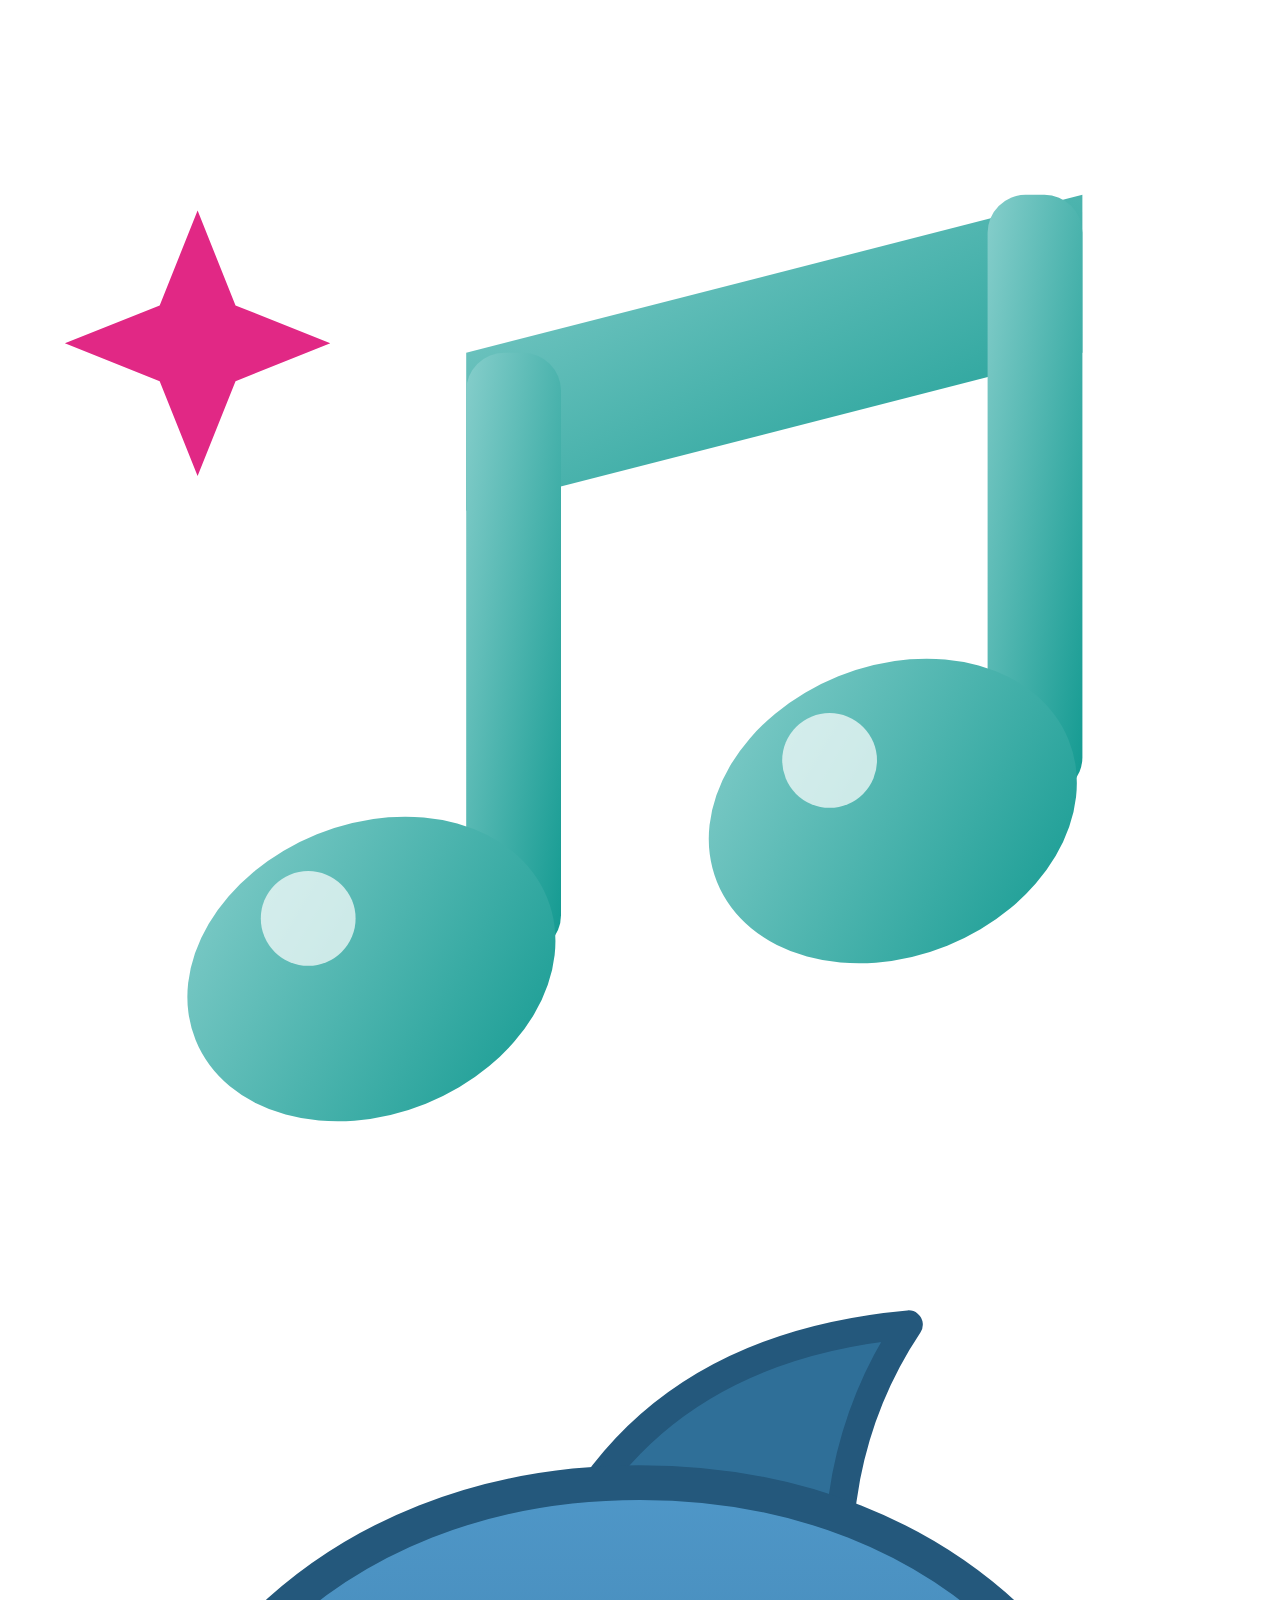
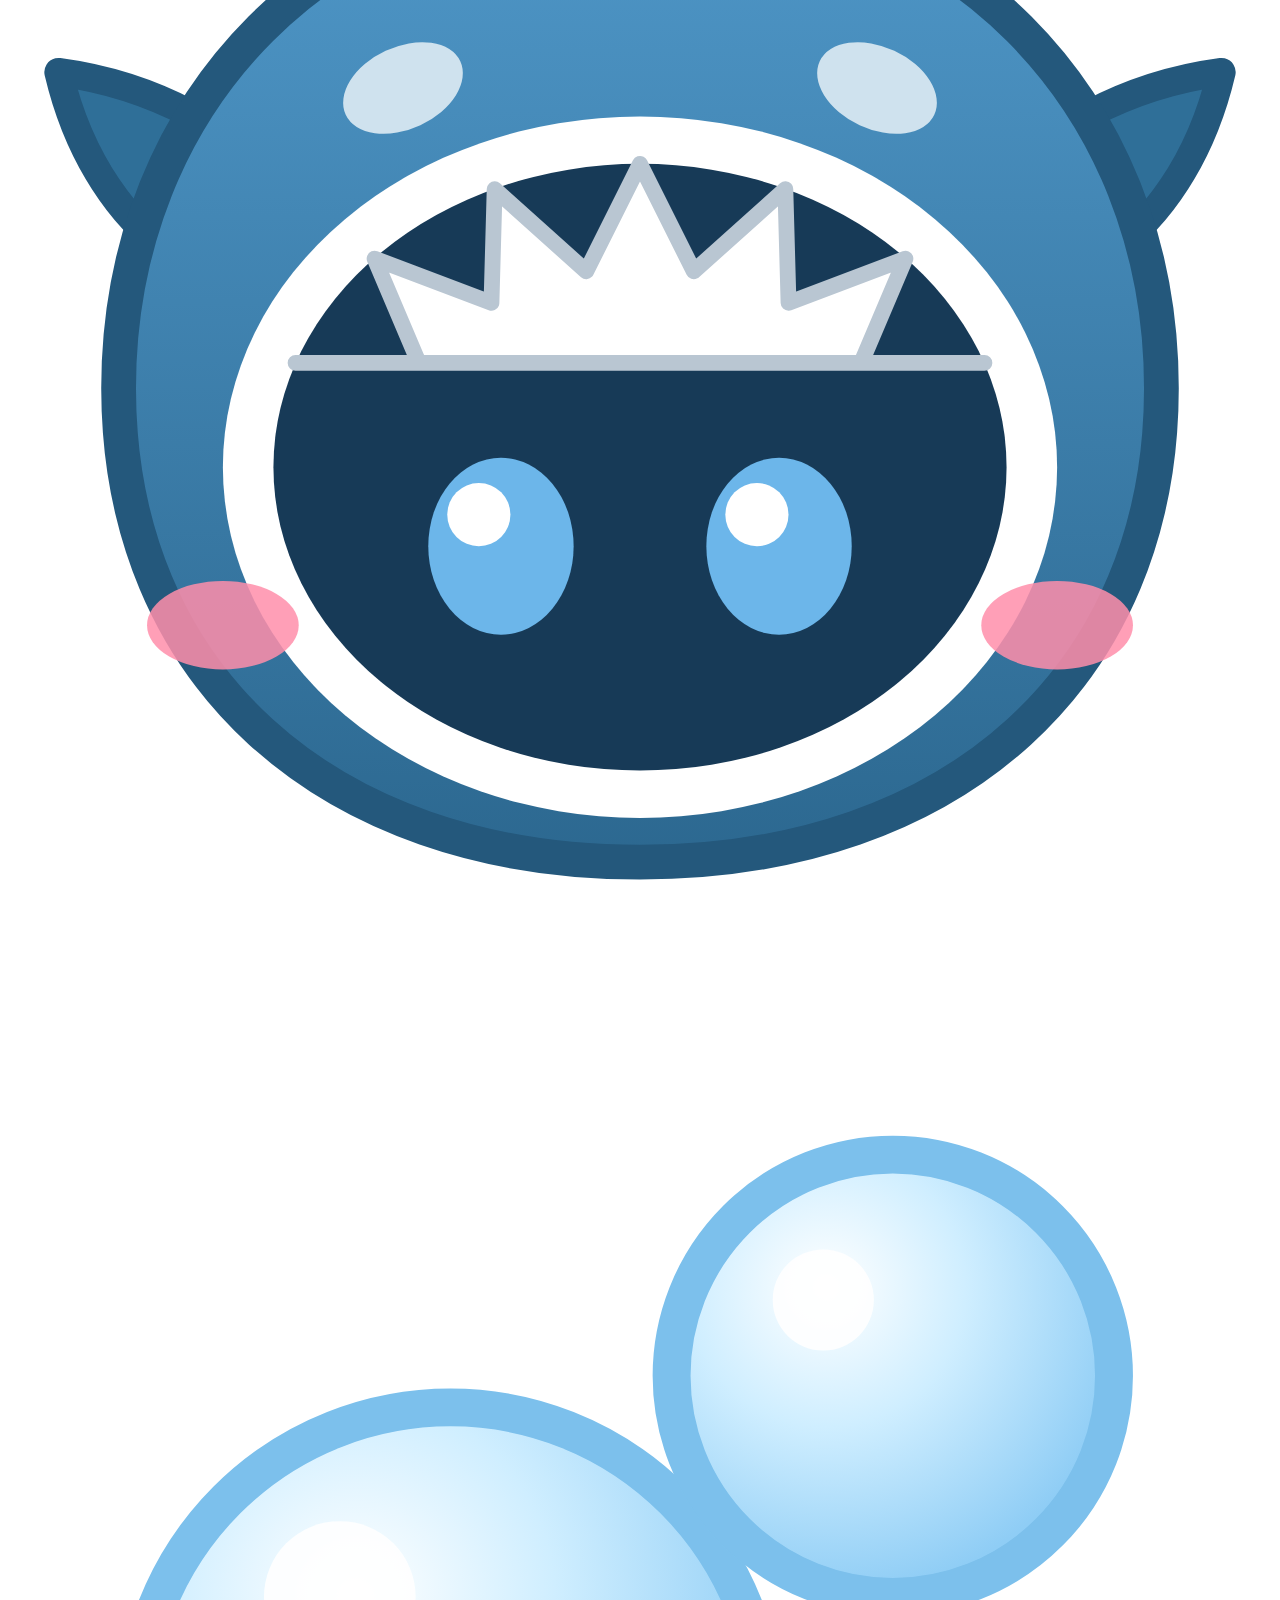
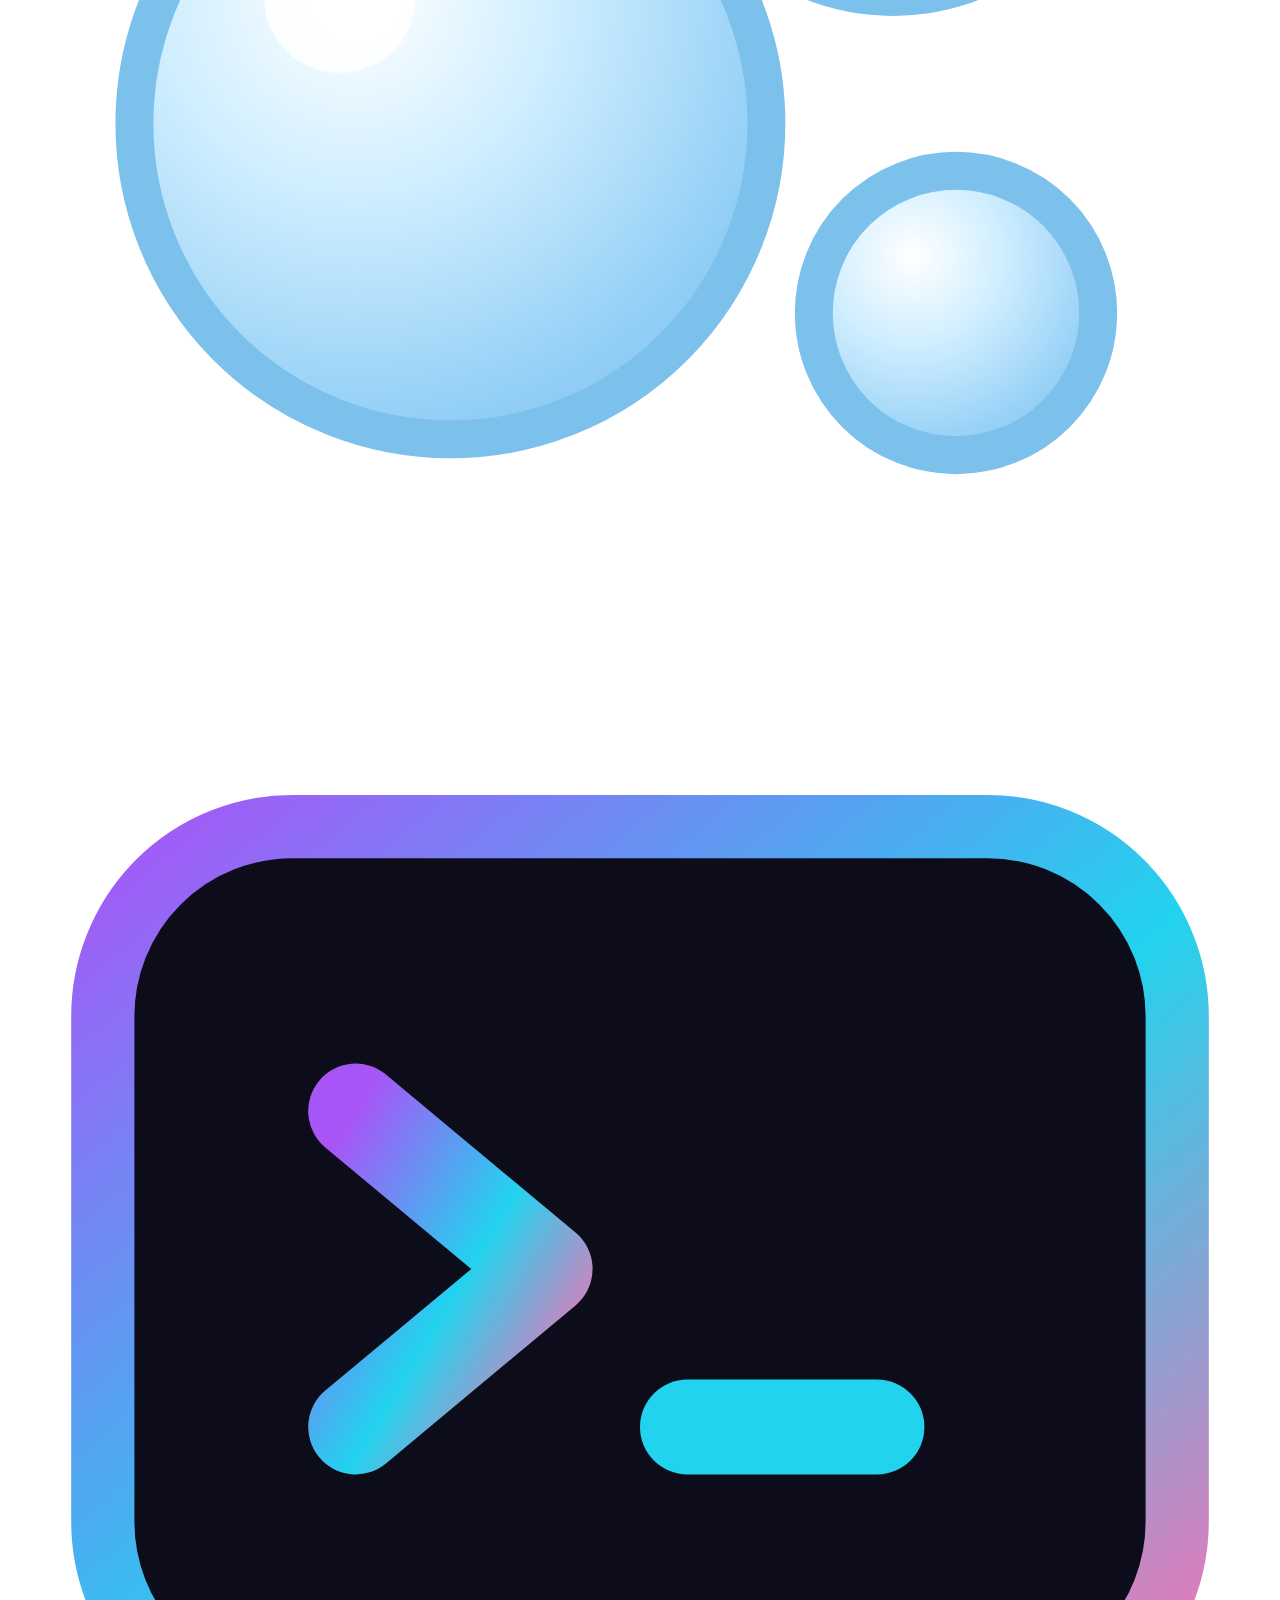
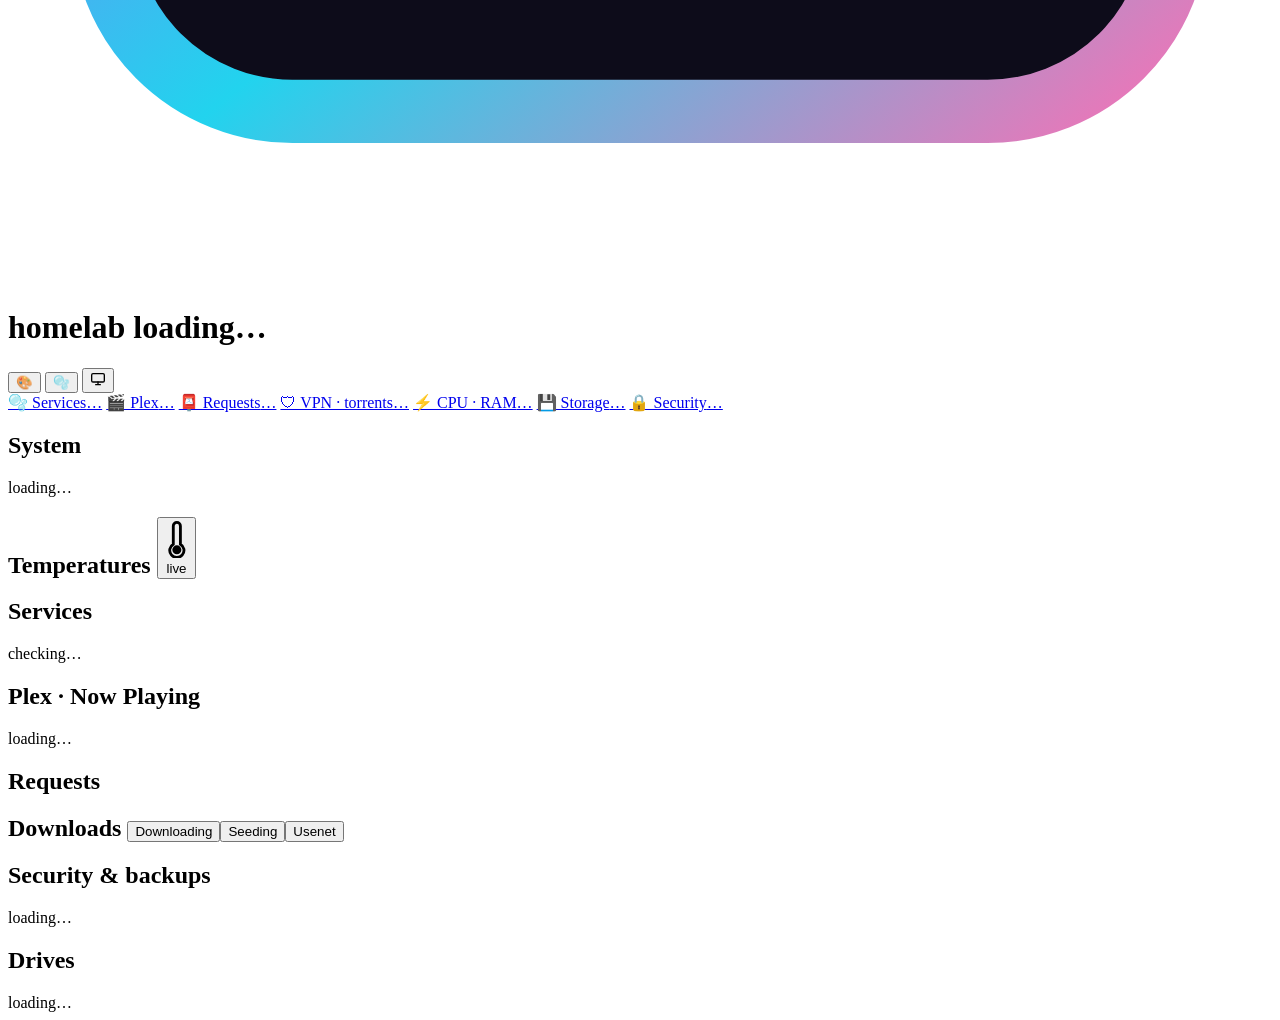
==== commit 1b51a7fb: "Downloads: Transmission and SABnzbd (issues #7, #8) Why: requested on Reddit/GitHub. Transmission us" ====
--- a/app/index.html
+++ b/app/index.html
@@ -56,9 +56,9 @@
     <section id="s-plex" data-feature="plex"><h2>Plex · Now Playing <span class="h2r"><small id="plex-n"></small><button class="mini" id="plex-more" hidden title="Give Now Playing the whole row (click the Plex tile works too)"></button></span></h2><div class="streams" id="plex"><div class="empty">loading…</div></div></section>
     <section id="s-req" data-feature="seerr"><h2>Requests <small id="req-n"></small></h2><div id="req"></div></section>
   </div>
-  <section class="wide" id="s-tor" data-feature="qbit"><h2><span>Torrents <small class="mute" id="tor-n" style="font-weight:400"></small></span>
-      <span class="tabs"><button class="on" id="t-dl">Downloading</button><button id="t-seed">Seeding</button></span></h2>
-    <div id="dl" class="scroll"></div><div id="seed" class="scroll" hidden></div></section>
+  <section class="wide" id="s-tor" data-feature="downloads"><h2><span>Downloads <small class="mute" id="tor-n" style="font-weight:400"></small></span>
+      <span class="tabs"><button class="on" id="t-dl" data-feature="qbit">Downloading</button><button id="t-seed" data-feature="qbit">Seeding</button><button id="t-nzb" data-feature="sab">Usenet</button></span></h2>
+    <div id="dl" class="scroll"></div><div id="seed" class="scroll" hidden></div><div id="nzb" class="scroll" hidden></div></section>
 </main>
 <aside id="right">
   <section id="s-sec"><h2>Security &amp; backups <small id="sec-n"></small></h2><div class="sec" id="sec"><div class="empty">loading…</div></div></section>
